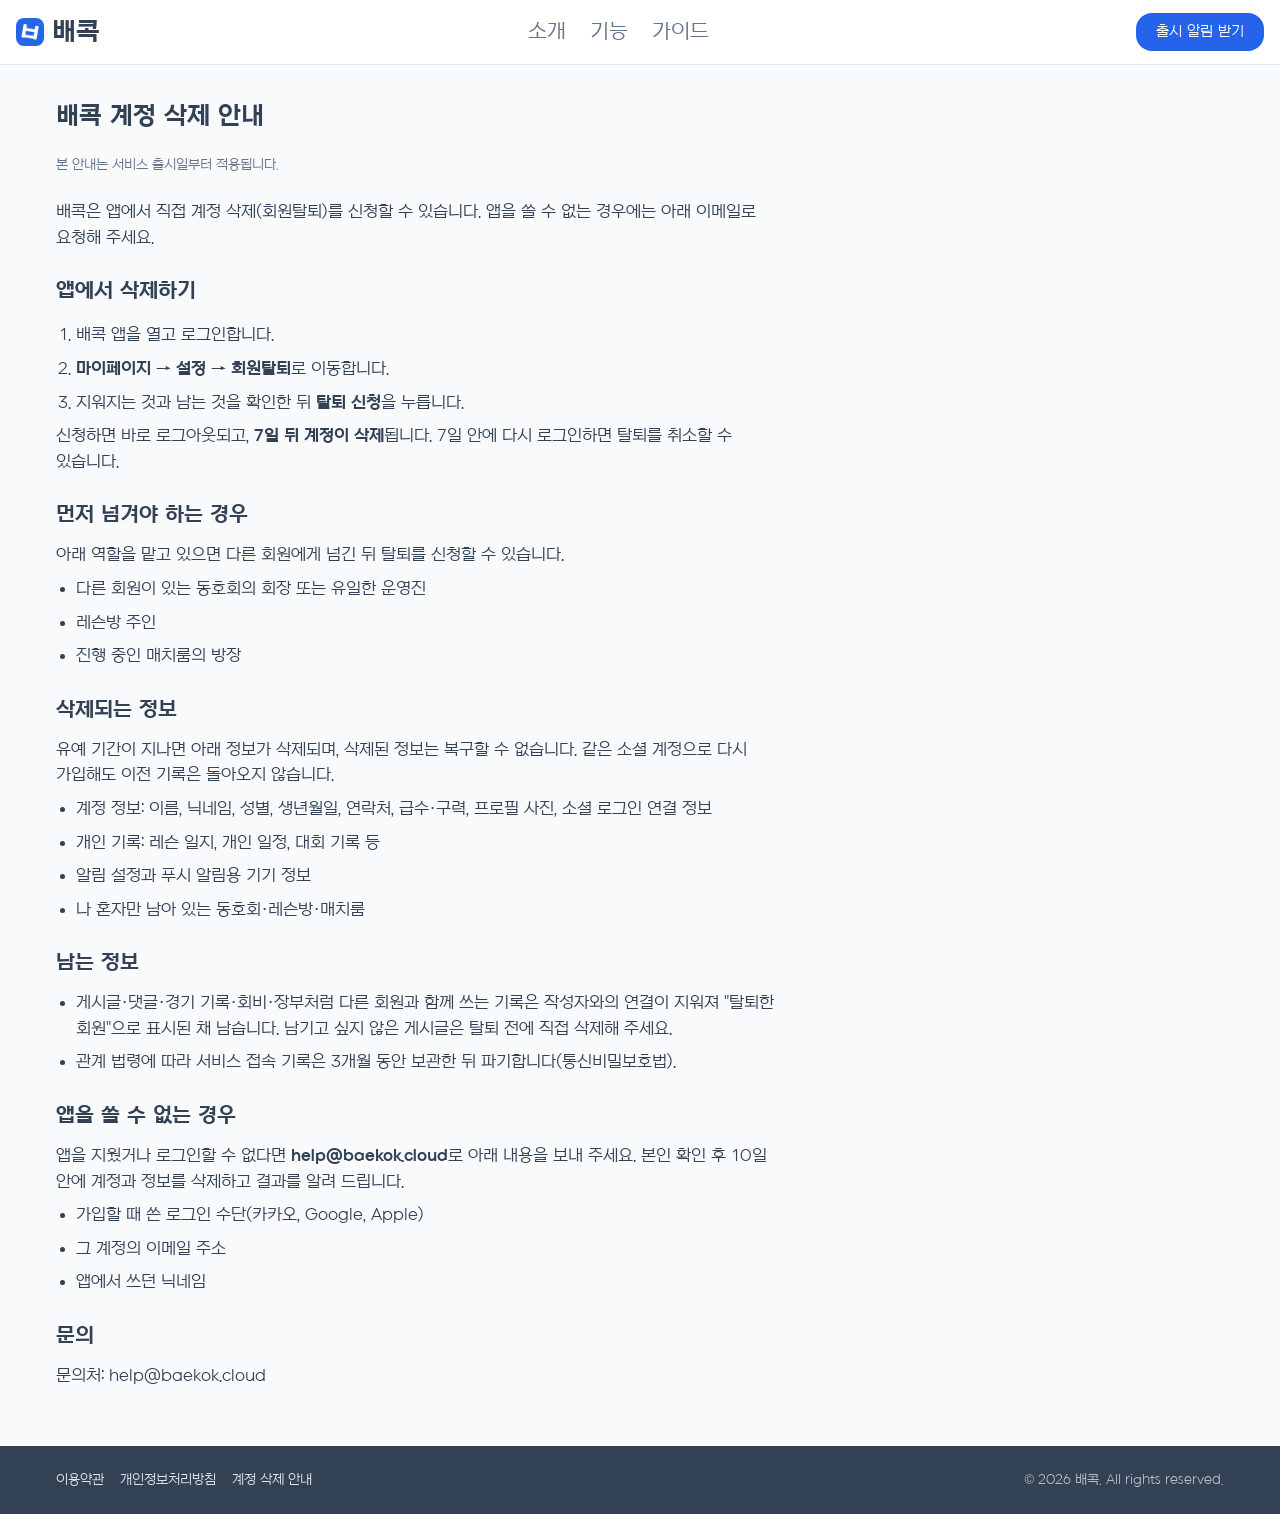
==== delete-account/index.html @ a8c45574 "feat: finalize privacy/terms for launch, add account deletion guide and app-ads.txt - privacy/terms:" ====
<!DOCTYPE html>
<html lang="ko">
<head>
  <meta charset="UTF-8" />
  <meta name="viewport" content="width=device-width, initial-scale=1.0" />
  <!-- 하위 폴더 페이지라 공용 헤더·푸터·이미지의 상대 경로를 사이트 루트 기준으로 맞춘다 -->
  <base href="/" />
  <title>계정 삭제 안내 | 배콕</title>
  <meta name="description" content="배콕 계정(회원탈퇴) 삭제 방법과 삭제되는 정보, 앱을 쓸 수 없을 때의 요청 방법을 안내합니다." />
  <link rel="icon" type="image/png" href="assets/icons/web_logo.png" />
  <link rel="apple-touch-icon" href="assets/icons/web_logo.png" />
  <meta property="og:type" content="website" />
  <meta property="og:site_name" content="배콕" />
  <meta property="og:title" content="계정 삭제 안내 | 배콕" />
  <meta property="og:url" content="https://baekok.cloud/delete-account/" />
  <meta property="og:image" content="https://baekok.cloud/assets/images/og-image.jpg" />
  <meta property="og:image:width" content="1200" />
  <meta property="og:image:height" content="630" />
  <meta name="twitter:card" content="summary_large_image" />
  <link rel="stylesheet" href="css/tokens.css" />
  <link rel="stylesheet" href="css/style.css" />
</head>
<body>
  <script src="js/site-header.js" data-page="delete-account"></script>

  <main>
    <section class="section">
      <div class="container">
        <div class="legal-content">
          <h1 class="section__title">배콕 계정 삭제 안내</h1>
          <p class="legal-content__updated">본 안내는 서비스 출시일부터 적용됩니다.</p>
          <p class="legal-content__intro">배콕은 앱에서 직접 계정 삭제(회원탈퇴)를 신청할 수 있습니다. 앱을 쓸 수 없는 경우에는 아래 이메일로 요청해 주세요.</p>

          <section class="legal-content__article">
            <h2>앱에서 삭제하기</h2>
            <ol>
              <li>배콕 앱을 열고 로그인합니다.</li>
              <li><strong>마이페이지 → 설정 → 회원탈퇴</strong>로 이동합니다.</li>
              <li>지워지는 것과 남는 것을 확인한 뒤 <strong>탈퇴 신청</strong>을 누릅니다.</li>
            </ol>
            <p>신청하면 바로 로그아웃되고, <strong>7일 뒤 계정이 삭제</strong>됩니다. 7일 안에 다시 로그인하면 탈퇴를 취소할 수 있습니다.</p>
          </section>

          <section class="legal-content__article">
            <h2>먼저 넘겨야 하는 경우</h2>
            <p>아래 역할을 맡고 있으면 다른 회원에게 넘긴 뒤 탈퇴를 신청할 수 있습니다.</p>
            <ul>
              <li>다른 회원이 있는 동호회의 회장 또는 유일한 운영진</li>
              <li>레슨방 주인</li>
              <li>진행 중인 매치룸의 방장</li>
            </ul>
          </section>

          <section class="legal-content__article">
            <h2>삭제되는 정보</h2>
            <p>유예 기간이 지나면 아래 정보가 삭제되며, 삭제된 정보는 복구할 수 없습니다. 같은 소셜 계정으로 다시 가입해도 이전 기록은 돌아오지 않습니다.</p>
            <ul>
              <li>계정 정보: 이름, 닉네임, 성별, 생년월일, 연락처, 급수·구력, 프로필 사진, 소셜 로그인 연결 정보</li>
              <li>개인 기록: 레슨 일지, 개인 일정, 대회 기록 등</li>
              <li>알림 설정과 푸시 알림용 기기 정보</li>
              <li>나 혼자만 남아 있는 동호회·레슨방·매치룸</li>
            </ul>
          </section>

          <section class="legal-content__article">
            <h2>남는 정보</h2>
            <ul>
              <li>게시글·댓글·경기 기록·회비·장부처럼 다른 회원과 함께 쓰는 기록은 작성자와의 연결이 지워져 "탈퇴한 회원"으로 표시된 채 남습니다. 남기고 싶지 않은 게시글은 탈퇴 전에 직접 삭제해 주세요.</li>
              <li>관계 법령에 따라 서비스 접속 기록은 3개월 동안 보관한 뒤 파기합니다(통신비밀보호법).</li>
            </ul>
          </section>

          <section class="legal-content__article">
            <h2>앱을 쓸 수 없는 경우</h2>
            <p>앱을 지웠거나 로그인할 수 없다면 <strong>help@baekok.cloud</strong>로 아래 내용을 보내 주세요. 본인 확인 후 10일 안에 계정과 정보를 삭제하고 결과를 알려 드립니다.</p>
            <ul>
              <li>가입할 때 쓴 로그인 수단(카카오, Google, Apple)</li>
              <li>그 계정의 이메일 주소</li>
              <li>앱에서 쓰던 닉네임</li>
            </ul>
          </section>

          <section class="legal-content__article">
            <h2>문의</h2>
            <p>문의처: help@baekok.cloud</p>
          </section>

        </div>
      </div>
    </section>
  </main>

  <script src="js/site-footer.js"></script>

  <button type="button" id="scroll-top" class="scroll-top-btn" aria-label="맨 위로 이동">↑</button>

  <script src="js/scroll-top.js" defer></script>
  <script src="js/launch-alert.js" defer></script>
</body>
</html>
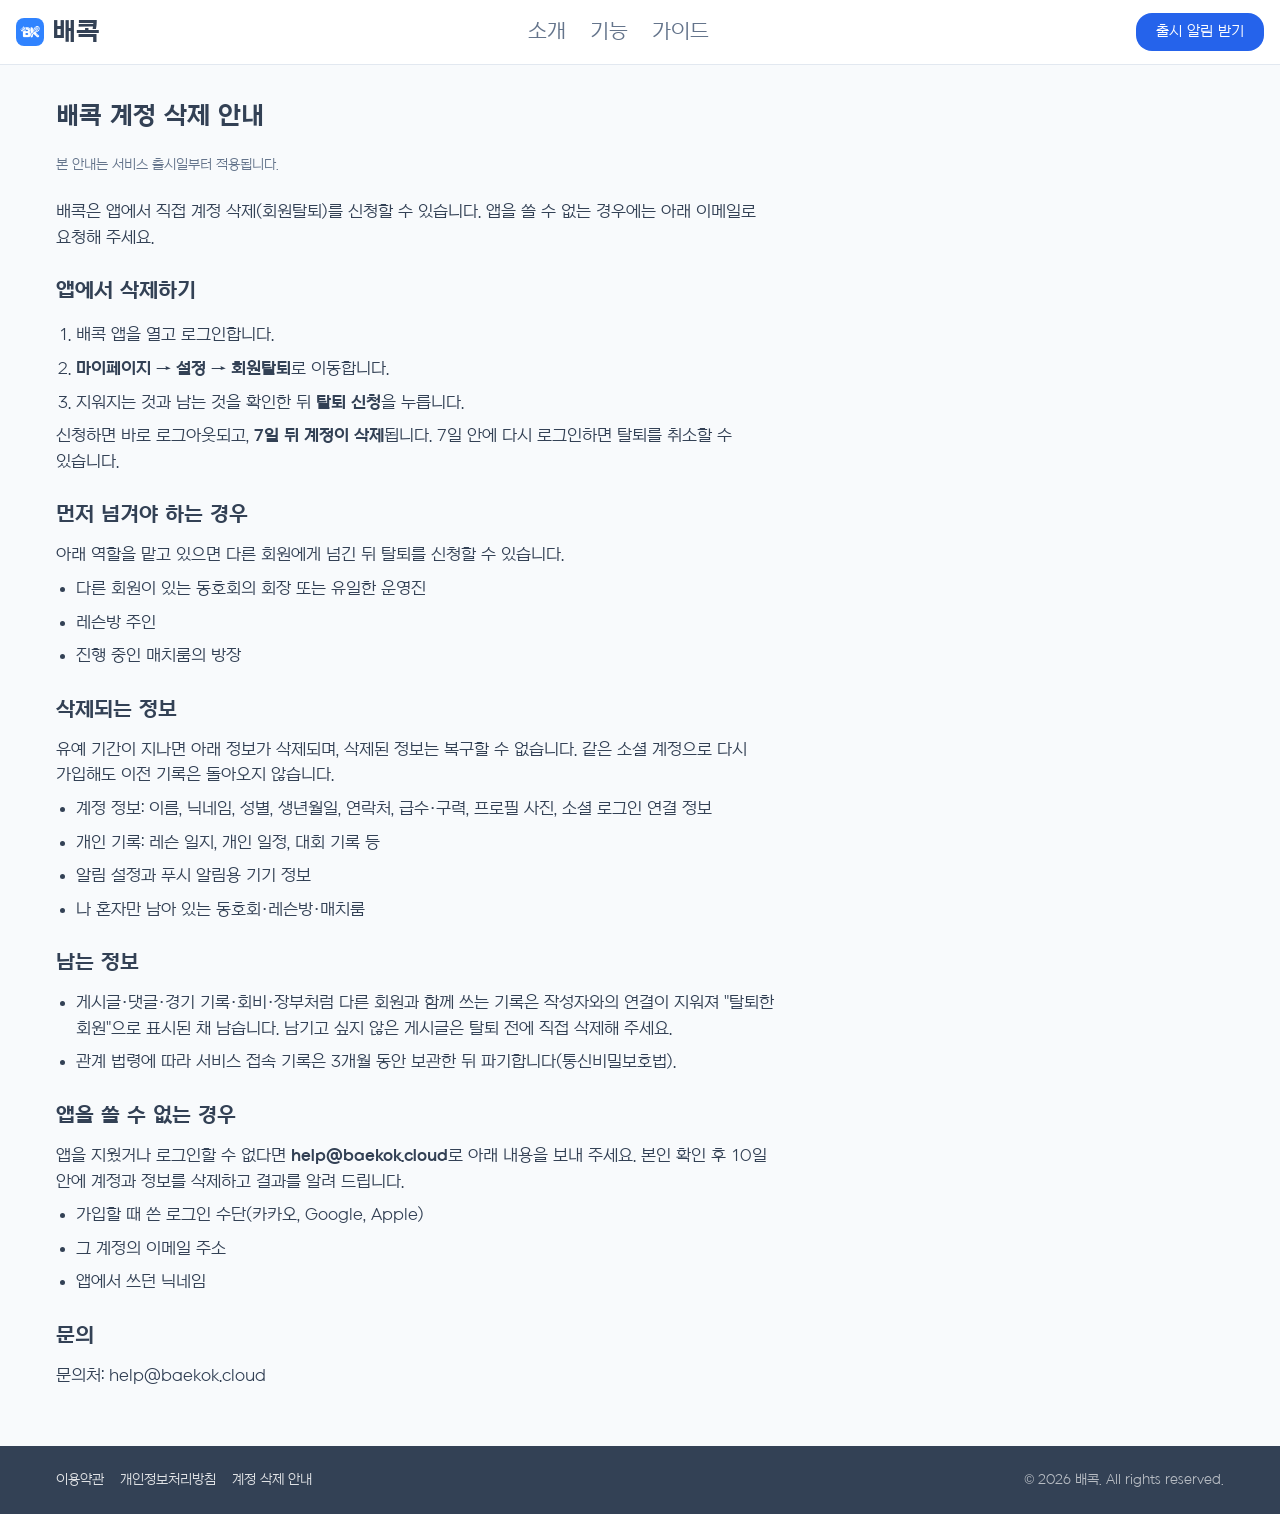
==== commit 324df86f: "구글 클라우드 브랜딩 오류 수정" ====
--- a/delete-account/index.html
+++ b/delete-account/index.html
@@ -7,11 +7,15 @@
   <base href="/" />
   <title>계정 삭제 안내 | 배콕</title>
   <meta name="description" content="배콕 계정(회원탈퇴) 삭제 방법과 삭제되는 정보, 앱을 쓸 수 없을 때의 요청 방법을 안내합니다." />
-  <link rel="icon" type="image/png" href="assets/icons/web_logo.png" />
-  <link rel="apple-touch-icon" href="assets/icons/web_logo.png" />
+  <link rel="icon" href="/favicon.ico" sizes="48x48" />
+  <link rel="icon" type="image/png" href="/assets/icons/favicon-192.png" sizes="192x192" />
+  <link rel="apple-touch-icon" href="/assets/icons/apple-touch-icon.png" />
   <meta property="og:type" content="website" />
   <meta property="og:site_name" content="배콕" />
   <meta property="og:title" content="계정 삭제 안내 | 배콕" />
+  <meta name="google-site-verification" content="j9RTY4uNU4VGIp62GwH1gbKZiD3tY4wXnzMvuD9bL28" />
+  <meta name="naver-site-verification" content="df171461d8c9451b637db292ac055c21b8716a5b" />
+  <link rel="canonical" href="https://baekok.cloud/delete-account/" />
   <meta property="og:url" content="https://baekok.cloud/delete-account/" />
   <meta property="og:image" content="https://baekok.cloud/assets/images/og-image.jpg" />
   <meta property="og:image:width" content="1200" />
@@ -90,7 +94,16 @@
     </section>
   </main>
 
-  <script src="js/site-footer.js"></script>
+  <footer class="site-footer">
+    <div class="container site-footer__inner">
+      <div class="site-footer__links">
+        <a href="/terms.html">이용약관</a>
+        <a href="/privacy.html">개인정보처리방침</a>
+        <a href="/delete-account/">계정 삭제 안내</a>
+      </div>
+      <p>© 2026 배콕. All rights reserved.</p>
+    </div>
+  </footer>
 
   <button type="button" id="scroll-top" class="scroll-top-btn" aria-label="맨 위로 이동">↑</button>
 
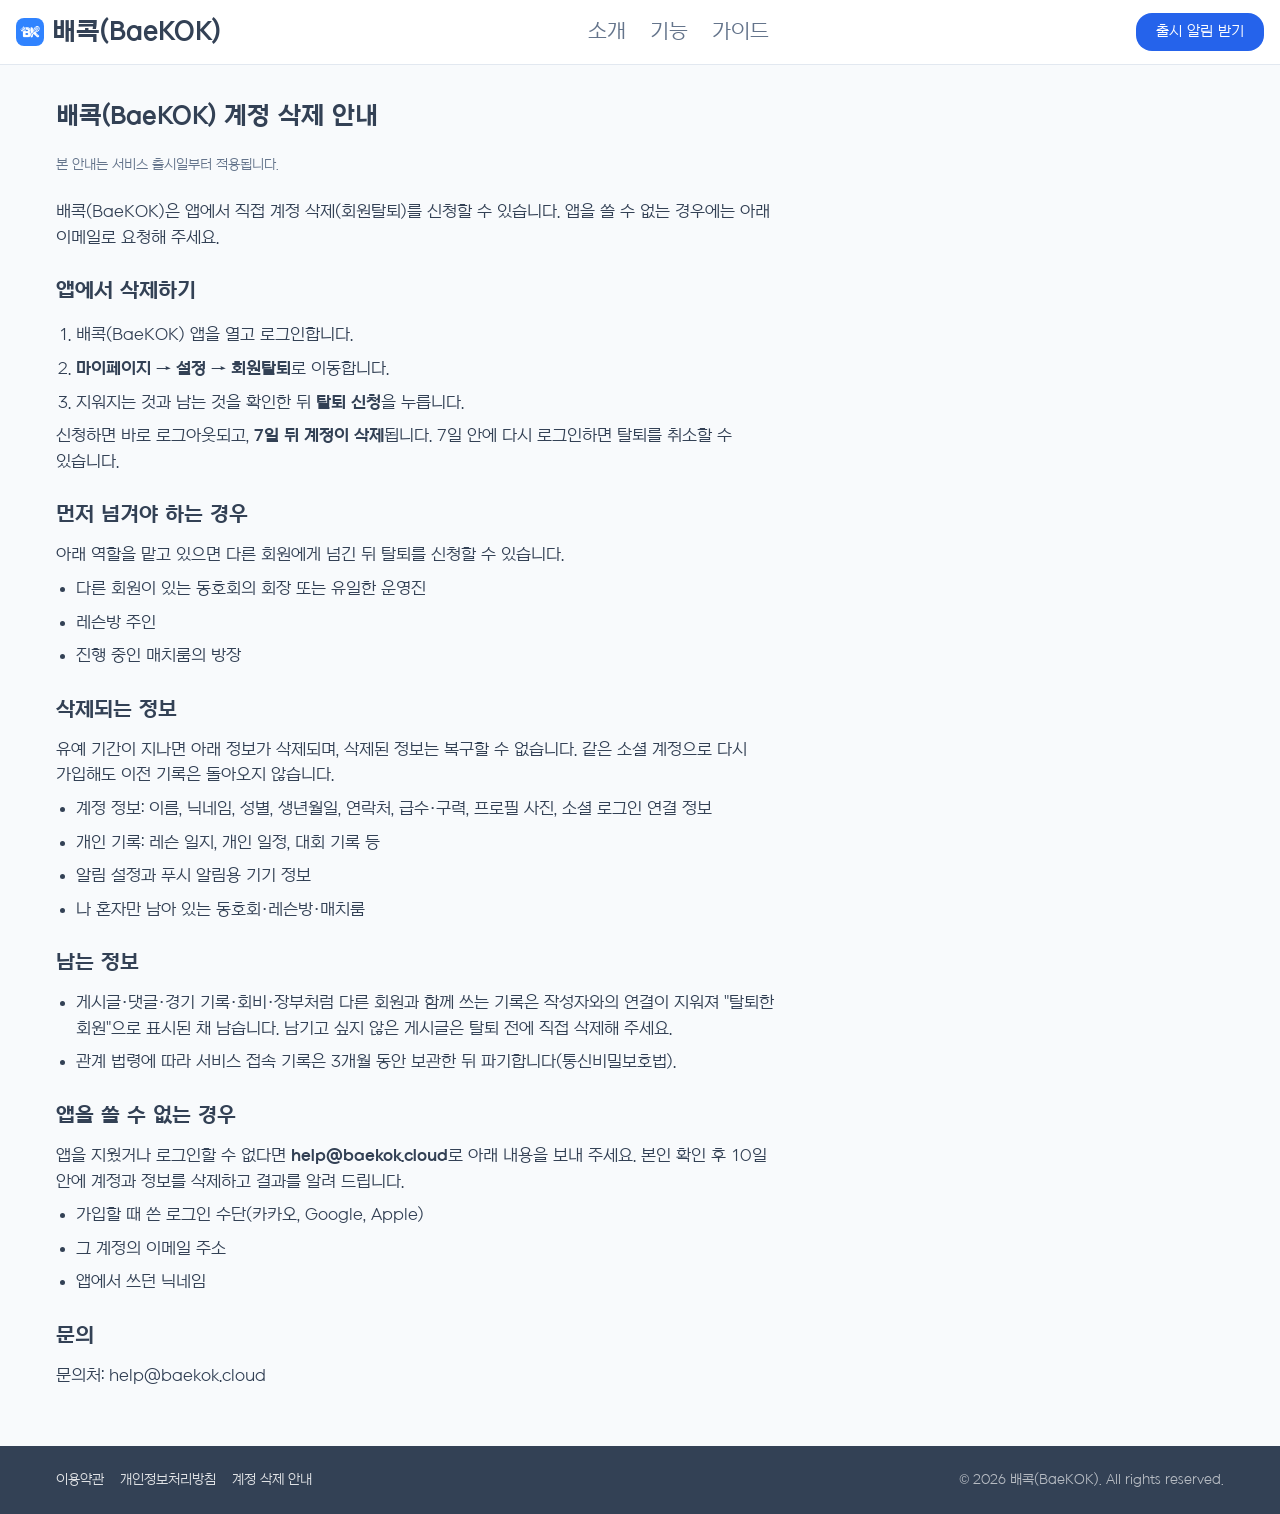
==== commit d5c0576f: "배콕 -> 배콕(BaeKOK) 명칭 수정" ====
--- a/delete-account/index.html
+++ b/delete-account/index.html
@@ -5,14 +5,14 @@
   <meta name="viewport" content="width=device-width, initial-scale=1.0" />
   <!-- 하위 폴더 페이지라 공용 헤더·푸터·이미지의 상대 경로를 사이트 루트 기준으로 맞춘다 -->
   <base href="/" />
-  <title>계정 삭제 안내 | 배콕</title>
-  <meta name="description" content="배콕 계정(회원탈퇴) 삭제 방법과 삭제되는 정보, 앱을 쓸 수 없을 때의 요청 방법을 안내합니다." />
+  <title>계정 삭제 안내 | 배콕(BaeKOK)</title>
+  <meta name="description" content="배콕(BaeKOK) 계정(회원탈퇴) 삭제 방법과 삭제되는 정보, 앱을 쓸 수 없을 때의 요청 방법을 안내합니다." />
   <link rel="icon" href="/favicon.ico" sizes="48x48" />
   <link rel="icon" type="image/png" href="/assets/icons/favicon-192.png" sizes="192x192" />
   <link rel="apple-touch-icon" href="/assets/icons/apple-touch-icon.png" />
   <meta property="og:type" content="website" />
-  <meta property="og:site_name" content="배콕" />
-  <meta property="og:title" content="계정 삭제 안내 | 배콕" />
+  <meta property="og:site_name" content="배콕(BaeKOK)" />
+  <meta property="og:title" content="계정 삭제 안내 | 배콕(BaeKOK)" />
   <meta name="google-site-verification" content="j9RTY4uNU4VGIp62GwH1gbKZiD3tY4wXnzMvuD9bL28" />
   <meta name="naver-site-verification" content="df171461d8c9451b637db292ac055c21b8716a5b" />
   <link rel="canonical" href="https://baekok.cloud/delete-account/" />
@@ -31,14 +31,14 @@
     <section class="section">
       <div class="container">
         <div class="legal-content">
-          <h1 class="section__title">배콕 계정 삭제 안내</h1>
+          <h1 class="section__title">배콕(BaeKOK) 계정 삭제 안내</h1>
           <p class="legal-content__updated">본 안내는 서비스 출시일부터 적용됩니다.</p>
-          <p class="legal-content__intro">배콕은 앱에서 직접 계정 삭제(회원탈퇴)를 신청할 수 있습니다. 앱을 쓸 수 없는 경우에는 아래 이메일로 요청해 주세요.</p>
+          <p class="legal-content__intro">배콕(BaeKOK)은 앱에서 직접 계정 삭제(회원탈퇴)를 신청할 수 있습니다. 앱을 쓸 수 없는 경우에는 아래 이메일로 요청해 주세요.</p>
 
           <section class="legal-content__article">
             <h2>앱에서 삭제하기</h2>
             <ol>
-              <li>배콕 앱을 열고 로그인합니다.</li>
+              <li>배콕(BaeKOK) 앱을 열고 로그인합니다.</li>
               <li><strong>마이페이지 → 설정 → 회원탈퇴</strong>로 이동합니다.</li>
               <li>지워지는 것과 남는 것을 확인한 뒤 <strong>탈퇴 신청</strong>을 누릅니다.</li>
             </ol>
@@ -101,7 +101,7 @@
         <a href="/privacy.html">개인정보처리방침</a>
         <a href="/delete-account/">계정 삭제 안내</a>
       </div>
-      <p>© 2026 배콕. All rights reserved.</p>
+      <p>© 2026 배콕(BaeKOK). All rights reserved.</p>
     </div>
   </footer>
 
